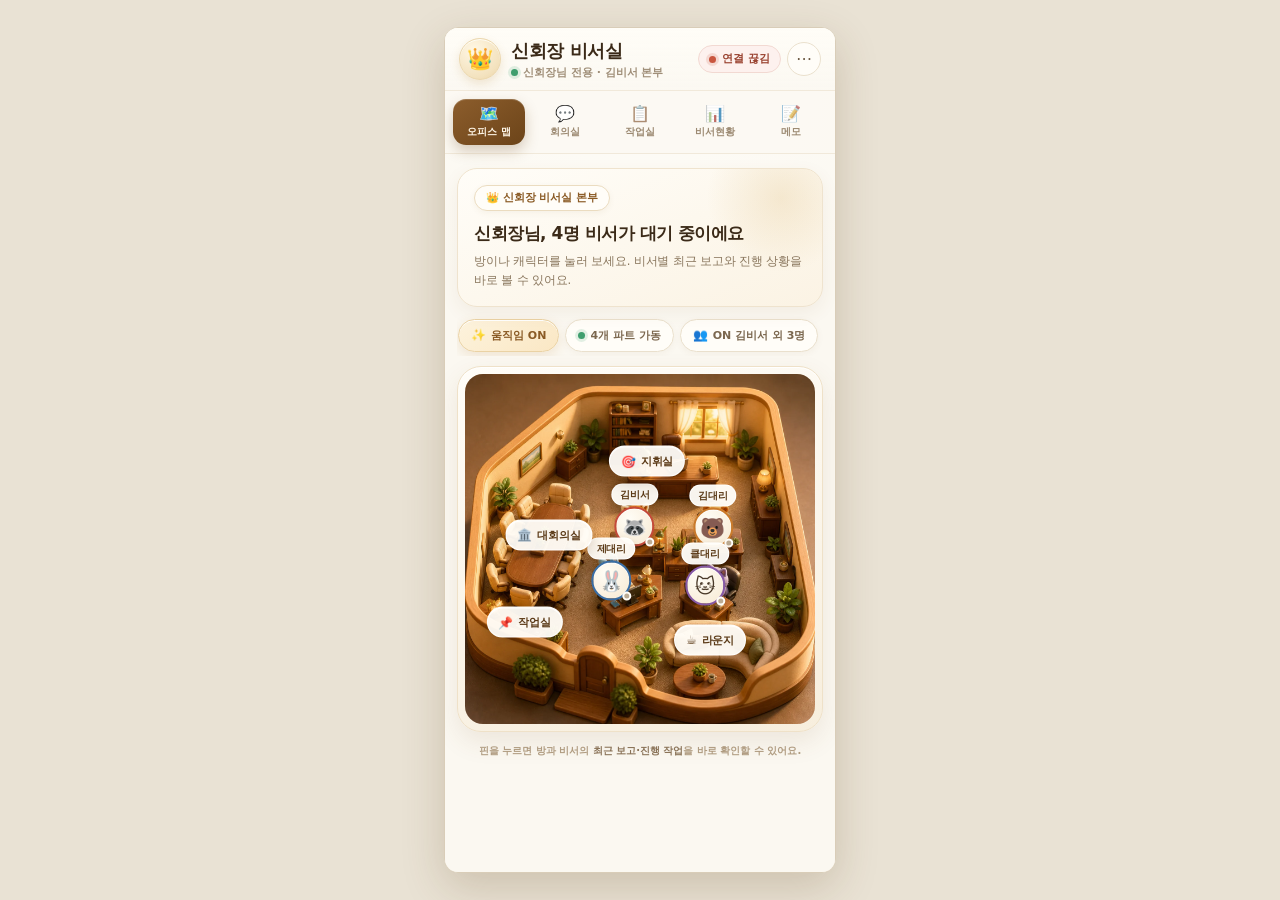
==== tests/preview-mobile.html @ f67ad10e "🗺️ 오피스 맵 핀 좌표 미세 조정 · 모바일 390×844 미리보기 페이지" ====
<!doctype html>
<html lang="ko">
<head>
<meta charset="utf-8">
<title>모바일 미리보기 390×844 — 신회장 비서실</title>
<style>
  html,body{margin:0;min-height:100vh;background:#E9E2D4;display:grid;place-items:center}
  iframe{width:390px;height:844px;border:1px solid #D9CDB8;border-radius:14px;background:#fff;
    box-shadow:0 14px 44px rgba(90,60,20,.20)}
</style>
</head>
<body>
<iframe src="../index.html?preview=mobile" title="신회장 비서실 모바일 미리보기 (390×844)"></iframe>
</body>
</html>
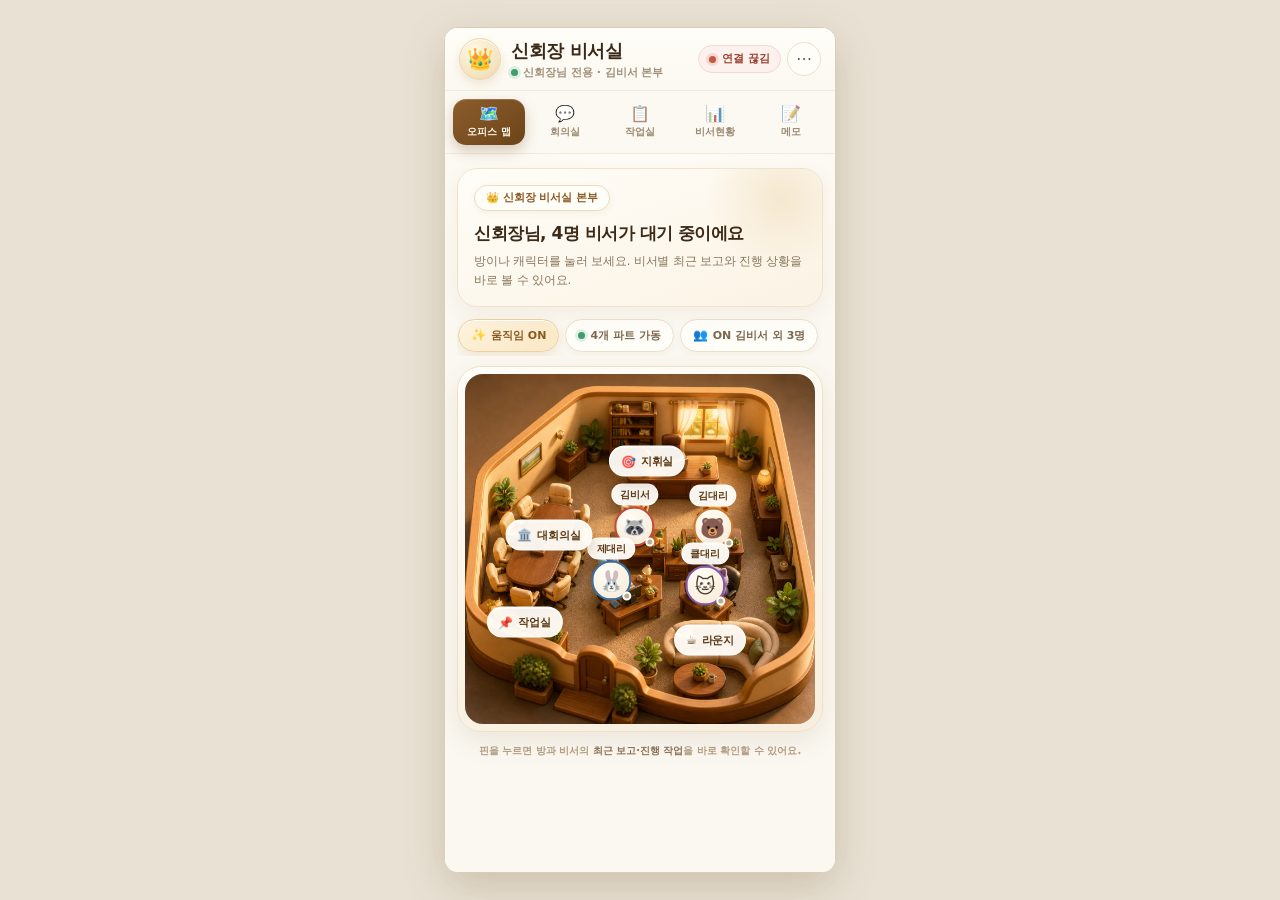
==== commit 790e0cf0: "🧪 모바일 미리보기 iframe 캐시 버스터" ====
--- a/tests/preview-mobile.html
+++ b/tests/preview-mobile.html
@@ -10,6 +10,6 @@
 </style>
 </head>
 <body>
-<iframe src="../index.html?preview=mobile" title="신회장 비서실 모바일 미리보기 (390×844)"></iframe>
+<iframe src="../index.html?preview=mobile&amp;v=3.1" title="신회장 비서실 모바일 미리보기 (390×844)"></iframe>
 </body>
 </html>
